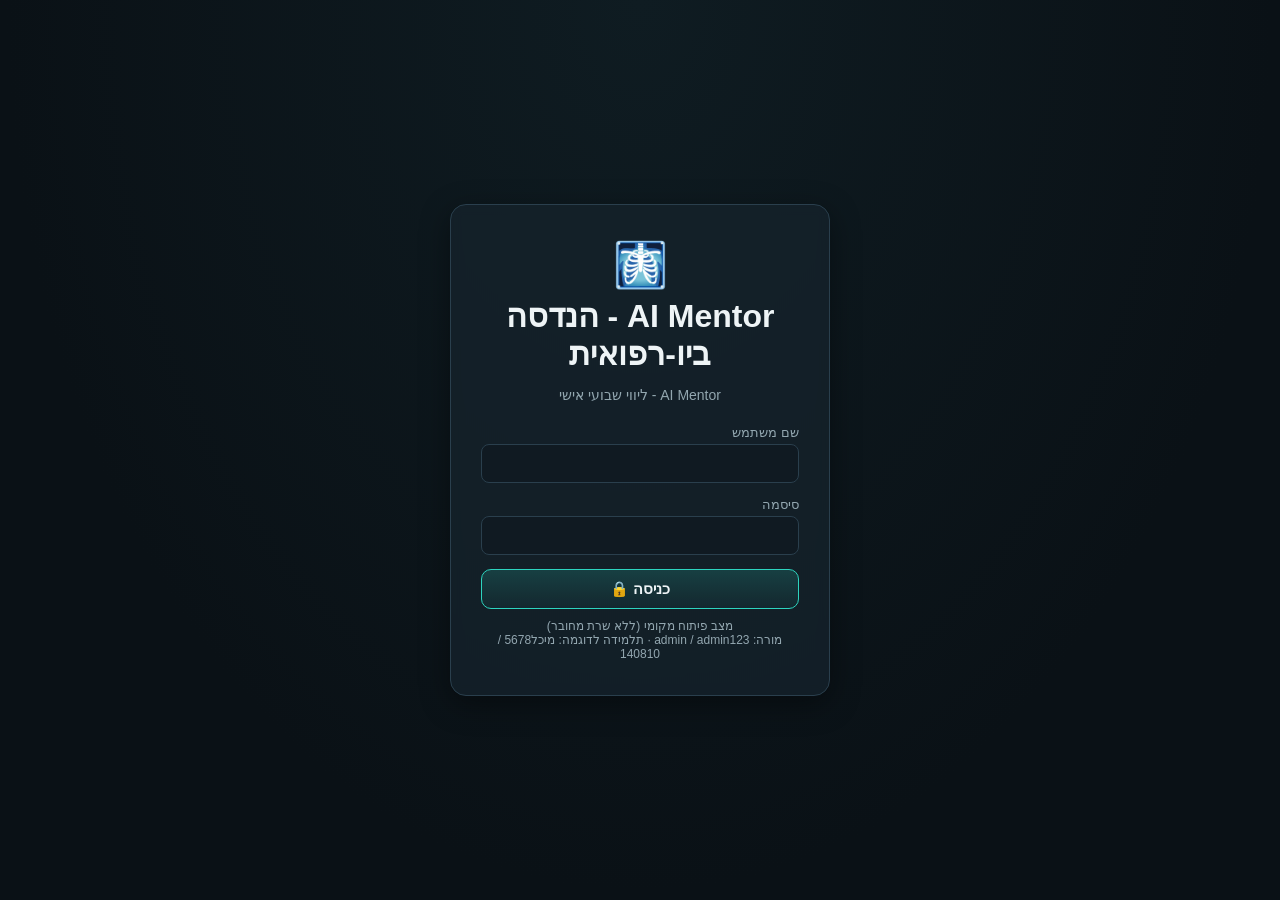
==== index.html @ 13e90897 "Initial commit: AI Mentor system for biomedical engineering course" ====
<!DOCTYPE html>
<html lang="he" dir="rtl">
<head>
<meta charset="UTF-8">
<meta name="viewport" content="width=device-width, initial-scale=1.0">
<title>AI Mentor - הנדסה ביו-רפואית</title>
<link rel="icon" href="data:image/svg+xml,<svg xmlns=%22http://www.w3.org/2000/svg%22 viewBox=%220 0 24 24%22><text y=%2220%22 font-size=%2222%22>🩻</text></svg>">
<link rel="stylesheet" href="css/style.css">
</head>
<body>
<div id="app">
  <div class="center-msg" style="margin:auto;">
    <div class="spinner"></div>
    טוען את AI Mentor...
  </div>
</div>
<div id="toast" class="toast"></div>
<!-- SheetJS: קריאת קבצי Excel (.xlsx/.xls) בדפדפן, לייבוא תלמידים בפאנל הניהול -->
<script src="https://cdn.sheetjs.com/xlsx-0.20.2/package/dist/xlsx.full.min.js"></script>
<script type="module" src="js/main.js"></script>
</body>
</html>
---- css/style.css ----
/* ==========================================================================
   AI Mentor - הנדסה ביו-רפואית - עיצוב קליני, כהה, נגיש למובייל
   ========================================================================== */

:root {
  --bg-0: #0a1116;
  --bg-1: #101a22;
  --bg-2: #16232d;
  --bg-3: #1e3040;
  --line: #2a3f4d;
  --teal: #2dd4bf;
  --blue: #38bdf8;
  --amber: #fbbf24;
  --red: #f87171;
  --green: #4ade80;
  --text-0: #eef4f6;
  --text-1: #93a7b0;
  --font-main: 'Segoe UI', 'Assistant', Arial, sans-serif;
}

* { box-sizing: border-box; }

html, body {
  margin: 0; padding: 0; height: 100%;
  background: radial-gradient(ellipse at top, #0f1c22 0%, var(--bg-0) 70%);
  color: var(--text-0);
  font-family: var(--font-main);
  direction: rtl;
}

#app { min-height: 100vh; display: flex; flex-direction: column; }

::-webkit-scrollbar { width: 10px; height: 10px; }
::-webkit-scrollbar-track { background: var(--bg-1); }
::-webkit-scrollbar-thumb { background: var(--line); border-radius: 6px; }

a { color: var(--teal); }
h1, h2, h3 { margin: 0 0 .4em; font-weight: 800; }

.glass {
  background: rgba(22,35,45,0.75);
  border: 1px solid var(--line);
  border-radius: 16px;
  backdrop-filter: blur(6px);
  box-shadow: 0 8px 30px rgba(0,0,0,.4);
}

button, .btn {
  font-family: inherit; cursor: pointer; border-radius: 10px;
  border: 1px solid var(--teal);
  background: linear-gradient(180deg, rgba(45,212,191,.18), rgba(45,212,191,.05));
  color: var(--text-0); padding: 10px 18px; font-size: 15px; font-weight: 700;
  transition: transform .12s ease, box-shadow .12s ease;
}
button:hover, .btn:hover { transform: translateY(-1px); box-shadow: 0 0 16px rgba(45,212,191,.4); }
button:active, .btn:active { transform: translateY(0); }
button:disabled { opacity: .4; cursor: not-allowed; transform: none; box-shadow: none; }
button.secondary { border-color: var(--line); background: rgba(255,255,255,.03); }
button.danger { border-color: var(--red); }

input, select, textarea {
  font-family: inherit; background: var(--bg-1); border: 1px solid var(--line);
  border-radius: 8px; color: var(--text-0); padding: 10px 12px; font-size: 15px;
  outline: none; width: 100%; resize: vertical;
}
input:focus, select:focus, textarea:focus { border-color: var(--teal); box-shadow: 0 0 10px rgba(45,212,191,.3); }
label { font-size: 13px; color: var(--text-1); display: block; margin-bottom: 4px; }
.field { margin-bottom: 14px; }

/* ---------- Login ---------- */
.login-wrap { flex: 1; display: flex; align-items: center; justify-content: center; padding: 20px; }
.login-card { width: 100%; max-width: 380px; padding: 34px 30px; text-align: center; }
.login-logo { font-size: 44px; margin-bottom: 6px; }
.login-card p.sub { color: var(--text-1); margin-bottom: 22px; font-size: 14px; }
.login-error {
  color: var(--red); background: rgba(248,113,113,.1); border: 1px solid rgba(248,113,113,.4);
  border-radius: 8px; padding: 8px 10px; font-size: 13px; margin-bottom: 14px; display: none;
}
.login-error.show { display: block; }

/* ---------- Topbar ---------- */
.topbar {
  display: flex; align-items: center; justify-content: space-between;
  padding: 12px 20px; border-bottom: 1px solid var(--line);
  background: rgba(8,14,18,.8); position: sticky; top: 0; z-index: 50;
}
.topbar .brand { display: flex; align-items: center; gap: 10px; font-weight: 800; font-size: 17px; }
.topbar .user-pill { display: flex; align-items: center; gap: 10px; font-size: 13px; color: var(--text-1); }
.topbar .user-pill b { color: var(--text-0); }

/* ---------- Chat ---------- */
.chat-wrap { flex: 1; display: flex; flex-direction: column; max-width: 760px; margin: 0 auto; width: 100%; padding: 12px; }
.week-banner {
  padding: 10px 14px; border-radius: 10px; font-size: 13px; margin-bottom: 10px;
  background: rgba(56,189,248,.1); border: 1px solid rgba(56,189,248,.35); color: var(--blue);
}
.upload-card { padding: 18px; margin-bottom: 12px; }
.upload-card h3 { font-size: 15px; }
.upload-row { display: flex; gap: 10px; flex-wrap: wrap; margin-bottom: 12px; }
.upload-slot {
  flex: 1; min-width: 120px; aspect-ratio: 4/3; border: 1px dashed var(--line); border-radius: 10px;
  display: flex; align-items: center; justify-content: center; overflow: hidden; position: relative;
  background: var(--bg-1); cursor: pointer;
}
.upload-slot img { width: 100%; height: 100%; object-fit: cover; }
.upload-slot .hint { font-size: 12px; color: var(--text-1); text-align: center; padding: 8px; }
.upload-slot input[type=file] { position: absolute; inset: 0; opacity: 0; cursor: pointer; }

.messages { flex: 1; overflow-y: auto; display: flex; flex-direction: column; gap: 10px; padding: 6px 2px 16px; }
.msg { max-width: 82%; padding: 10px 14px; border-radius: 14px; line-height: 1.6; font-size: 14.5px; white-space: pre-wrap; }
.msg.user { align-self: flex-start; background: var(--bg-3); border: 1px solid var(--line); border-bottom-left-radius: 3px; }
.msg.model { align-self: flex-end; background: rgba(45,212,191,.1); border: 1px solid rgba(45,212,191,.35); border-bottom-right-radius: 3px; }
.msg.graded { background: rgba(251,191,36,.12); border-color: rgba(251,191,36,.45); }
.msg.system-note { align-self: center; font-size: 12px; color: var(--text-1); background: none; border: none; }
.mode-badge {
  align-self: center; font-size: 11.5px; color: var(--text-1); padding: 3px 12px;
  border: 1px solid var(--line); border-radius: 20px; margin: 4px 0;
}
.mode-badge.graded { color: var(--amber); border-color: rgba(251,191,36,.5); }

.chat-input-row { display: flex; gap: 8px; padding: 10px 2px; border-top: 1px solid var(--line); }
.chat-input-row textarea { flex: 1; min-height: 46px; max-height: 140px; }
.typing-dots { align-self: flex-end; font-size: 13px; color: var(--text-1); padding: 4px 10px; }

/* ---------- Dashboard ---------- */
.dash-wrap { flex: 1; padding: 20px; max-width: 1240px; margin: 0 auto; width: 100%; }
.dash-grid { display: grid; grid-template-columns: 2fr 1fr; gap: 20px; align-items: start; }
@media (max-width: 900px) { .dash-grid { grid-template-columns: 1fr; } }
.panel { padding: 18px; margin-bottom: 18px; }
.panel h3 { font-size: 15.5px; margin-bottom: 12px; }

table.data-table { width: 100%; border-collapse: collapse; font-size: 13px; }
table.data-table th {
  text-align: right; padding: 9px 8px; color: var(--text-1); font-weight: 700;
  border-bottom: 1px solid var(--line); position: sticky; top: 0; background: var(--bg-2);
}
table.data-table td { padding: 9px 8px; border-bottom: 1px solid rgba(42,63,77,.4); }
table.data-table tr:hover td { background: rgba(45,212,191,.04); }
.table-scroll { max-height: 480px; overflow: auto; border-radius: 10px; }

.pill { display: inline-block; padding: 2px 9px; border-radius: 20px; font-size: 11.5px; font-weight: 700; }
.pill.ok { background: rgba(74,222,128,.15); color: var(--green); }
.pill.warn { background: rgba(251,191,36,.15); color: var(--amber); }
.pill.bad { background: rgba(248,113,113,.15); color: var(--red); }

.form-note { font-size: 12px; color: var(--text-1); margin-top: 10px; }
.import-row { display: flex; justify-content: space-between; padding: 6px 0; font-size: 13px; border-bottom: 1px solid rgba(42,63,77,.3); }

.toast {
  position: fixed; bottom: 20px; left: 50%; transform: translateX(-50%);
  background: var(--bg-2); border: 1px solid var(--teal); border-radius: 10px;
  padding: 10px 18px; font-size: 13.5px; z-index: 200; opacity: 0; pointer-events: none; transition: opacity .2s ease;
}
.toast.show { opacity: 1; }
.toast.err { border-color: var(--red); }

.center-msg { text-align: center; color: var(--text-1); padding: 40px 0; }
.spinner {
  width: 26px; height: 26px; border-radius: 50%;
  border: 3px solid var(--line); border-top-color: var(--teal);
  animation: spin 0.8s linear infinite; margin: 0 auto 10px;
}
@keyframes spin { to { transform: rotate(360deg); } }
footer.foot { text-align: center; padding: 14px; color: var(--text-1); font-size: 12px; opacity: .6; }

/* ---------- Mobile ---------- */
@media (max-width: 600px) {
  .chat-wrap { padding: 8px; }
  .msg { max-width: 92%; }
  .login-card { padding: 26px 18px; }
  .topbar { padding: 10px 12px; }
}
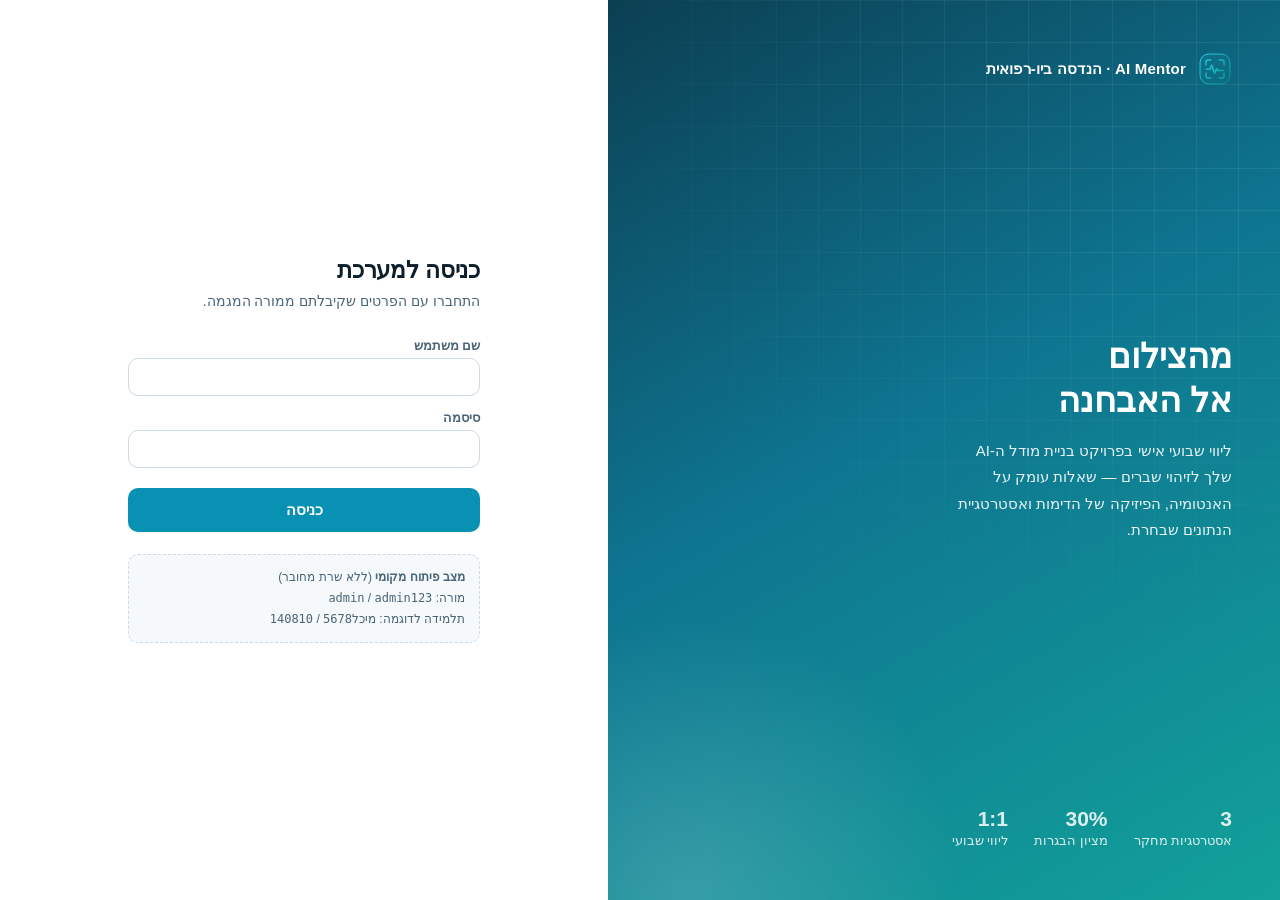
==== commit 8db399f2: "Add token auth, redesign UI as app shell, fix dev-mock sequencing Security: every action except auth" ====
--- a/index.html
+++ b/index.html
@@ -4,7 +4,8 @@
 <meta charset="UTF-8">
 <meta name="viewport" content="width=device-width, initial-scale=1.0">
 <title>AI Mentor - הנדסה ביו-רפואית</title>
-<link rel="icon" href="data:image/svg+xml,<svg xmlns=%22http://www.w3.org/2000/svg%22 viewBox=%220 0 24 24%22><text y=%2220%22 font-size=%2222%22>🩻</text></svg>">
+<meta name="theme-color" content="#0891b2">
+<link rel="icon" href="data:image/svg+xml,<svg xmlns='http://www.w3.org/2000/svg' viewBox='0 0 64 64'><rect x='4' y='4' width='56' height='56' rx='15' fill='%230891b2'/><path d='M16 33h6.5l3.2-7.4 5.6 14.6 4-8.2 2.4 3.4H48' fill='none' stroke='%23fff' stroke-width='3.4' stroke-linecap='round' stroke-linejoin='round'/></svg>">
 <link rel="stylesheet" href="css/style.css">
 </head>
 <body>
--- a/css/style.css
+++ b/css/style.css
@@ -1,172 +1,391 @@
 /* ==========================================================================
-   AI Mentor - הנדסה ביו-רפואית - עיצוב קליני, כהה, נגיש למובייל
+   AI Mentor - הנדסה ביו-רפואית
+   שפת עיצוב: "Clinical Console" - app shell עם מסילת צד, לא עמוד מסמך.
    ========================================================================== */
 
 :root {
-  --bg-0: #0a1116;
-  --bg-1: #101a22;
-  --bg-2: #16232d;
-  --bg-3: #1e3040;
-  --line: #2a3f4d;
-  --teal: #2dd4bf;
-  --blue: #38bdf8;
-  --amber: #fbbf24;
-  --red: #f87171;
-  --green: #4ade80;
-  --text-0: #eef4f6;
-  --text-1: #93a7b0;
-  --font-main: 'Segoe UI', 'Assistant', Arial, sans-serif;
+  --bg: #eef3f7;
+  --surface: #ffffff;
+  --surface-2: #f6f9fb;
+  --surface-3: #eaf1f6;
+  --line: #e0e9f0;
+  --line-2: #ccdae5;
+
+  --ink: #0d1f2b;
+  --ink-2: #4a6478;
+  --ink-3: #8aa2b3;
+
+  --brand: #0891b2;
+  --brand-2: #0e7490;
+  --brand-soft: #e6fafd;
+  --accent: #14b8a6;
+
+  --ok: #059669;
+  --ok-soft: #e9fbf3;
+  --warn: #b45309;
+  --warn-soft: #fff8ec;
+  --err: #dc2626;
+  --err-soft: #fef2f2;
+
+  /* צבע לכל אסטרטגיית מחקר - מבדל ויזואלית בין התלמידים */
+  --s-standard: #2563eb;
+  --s-bias: #7c3aed;
+  --s-noise: #d97706;
+
+  --r-sm: 10px;
+  --r-md: 16px;
+  --r-lg: 22px;
+  --sh-1: 0 1px 2px rgba(13,31,43,.05);
+  --sh-2: 0 4px 16px rgba(13,31,43,.07);
+  --sh-3: 0 18px 44px rgba(13,31,43,.13);
+
+  --font: 'Segoe UI', 'Assistant', 'Rubik', Arial, sans-serif;
+  --num: 'Segoe UI', 'Consolas', monospace;
+  --rail-w: 296px;
 }
 
 * { box-sizing: border-box; }
 
-html, body {
-  margin: 0; padding: 0; height: 100%;
-  background: radial-gradient(ellipse at top, #0f1c22 0%, var(--bg-0) 70%);
-  color: var(--text-0);
-  font-family: var(--font-main);
+html, body { margin: 0; padding: 0; height: 100%; }
+body {
+  background: var(--bg);
+  color: var(--ink);
+  font-family: var(--font);
   direction: rtl;
-}
-
+  -webkit-font-smoothing: antialiased;
+}
 #app { min-height: 100vh; display: flex; flex-direction: column; }
 
-::-webkit-scrollbar { width: 10px; height: 10px; }
-::-webkit-scrollbar-track { background: var(--bg-1); }
-::-webkit-scrollbar-thumb { background: var(--line); border-radius: 6px; }
-
-a { color: var(--teal); }
-h1, h2, h3 { margin: 0 0 .4em; font-weight: 800; }
-
-.glass {
-  background: rgba(22,35,45,0.75);
-  border: 1px solid var(--line);
-  border-radius: 16px;
-  backdrop-filter: blur(6px);
-  box-shadow: 0 8px 30px rgba(0,0,0,.4);
-}
-
+::-webkit-scrollbar { width: 9px; height: 9px; }
+::-webkit-scrollbar-track { background: transparent; }
+::-webkit-scrollbar-thumb { background: var(--line-2); border-radius: 8px; }
+::-webkit-scrollbar-thumb:hover { background: var(--ink-3); }
+
+a { color: var(--brand-2); }
+h1, h2, h3, h4 { margin: 0; font-weight: 700; letter-spacing: -.2px; }
+
+/* ============================== בסיס: כפתורים וטפסים ============================== */
 button, .btn {
-  font-family: inherit; cursor: pointer; border-radius: 10px;
-  border: 1px solid var(--teal);
-  background: linear-gradient(180deg, rgba(45,212,191,.18), rgba(45,212,191,.05));
-  color: var(--text-0); padding: 10px 18px; font-size: 15px; font-weight: 700;
-  transition: transform .12s ease, box-shadow .12s ease;
-}
-button:hover, .btn:hover { transform: translateY(-1px); box-shadow: 0 0 16px rgba(45,212,191,.4); }
-button:active, .btn:active { transform: translateY(0); }
-button:disabled { opacity: .4; cursor: not-allowed; transform: none; box-shadow: none; }
-button.secondary { border-color: var(--line); background: rgba(255,255,255,.03); }
-button.danger { border-color: var(--red); }
+  font-family: inherit; cursor: pointer;
+  border: 1px solid transparent; border-radius: var(--r-sm);
+  background: var(--brand); color: #fff;
+  padding: 10px 17px; font-size: 14px; font-weight: 600;
+  box-shadow: var(--sh-1);
+  transition: background .15s, box-shadow .15s, transform .08s, border-color .15s, color .15s;
+}
+button:hover { background: var(--brand-2); }
+button:active { transform: translateY(1px); }
+button:focus-visible { outline: 3px solid rgba(8,145,178,.3); outline-offset: 1px; }
+button:disabled { opacity: .45; cursor: not-allowed; transform: none; }
+button.secondary { background: var(--surface); color: var(--ink); border-color: var(--line-2); }
+button.secondary:hover { background: var(--surface-2); border-color: var(--brand); color: var(--brand-2); }
+button.ghost { background: transparent; color: var(--ink-2); border-color: transparent; box-shadow: none; }
+button.ghost:hover { background: var(--surface-3); color: var(--ink); }
+button.danger { background: var(--err); }
 
 input, select, textarea {
-  font-family: inherit; background: var(--bg-1); border: 1px solid var(--line);
-  border-radius: 8px; color: var(--text-0); padding: 10px 12px; font-size: 15px;
-  outline: none; width: 100%; resize: vertical;
-}
-input:focus, select:focus, textarea:focus { border-color: var(--teal); box-shadow: 0 0 10px rgba(45,212,191,.3); }
-label { font-size: 13px; color: var(--text-1); display: block; margin-bottom: 4px; }
+  font-family: inherit; font-size: 14.5px;
+  background: var(--surface); color: var(--ink);
+  border: 1px solid var(--line-2); border-radius: var(--r-sm);
+  padding: 10px 13px; width: 100%; outline: none; resize: vertical;
+  transition: border-color .15s, box-shadow .15s;
+}
+input::placeholder, textarea::placeholder { color: var(--ink-3); }
+input:focus, select:focus, textarea:focus { border-color: var(--brand); box-shadow: 0 0 0 3px rgba(8,145,178,.13); }
+label { display: block; font-size: 12.5px; font-weight: 600; color: var(--ink-2); margin-bottom: 5px; }
 .field { margin-bottom: 14px; }
 
-/* ---------- Login ---------- */
-.login-wrap { flex: 1; display: flex; align-items: center; justify-content: center; padding: 20px; }
-.login-card { width: 100%; max-width: 380px; padding: 34px 30px; text-align: center; }
-.login-logo { font-size: 44px; margin-bottom: 6px; }
-.login-card p.sub { color: var(--text-1); margin-bottom: 22px; font-size: 14px; }
+/* ============================== מסך התחברות: split panel ============================== */
+.auth { flex: 1; display: grid; grid-template-columns: 1.05fr .95fr; min-height: 100vh; }
+
+.auth-art {
+  position: relative; overflow: hidden;
+  background: linear-gradient(150deg, #0b3f52 0%, #0e7490 45%, #12a19a 100%);
+  color: #fff; padding: 52px 48px;
+  display: flex; flex-direction: column; justify-content: space-between;
+}
+/* קווי סריקה + גריד עדין - מוטיב דימות */
+.auth-art::before {
+  content: ''; position: absolute; inset: 0;
+  background-image:
+    linear-gradient(rgba(255,255,255,.07) 1px, transparent 1px),
+    linear-gradient(90deg, rgba(255,255,255,.07) 1px, transparent 1px);
+  background-size: 42px 42px;
+  mask-image: radial-gradient(120% 90% at 80% 10%, #000 20%, transparent 75%);
+}
+.auth-art::after {
+  content: ''; position: absolute; width: 620px; height: 620px; border-radius: 50%;
+  inset-inline-end: -230px; bottom: -300px;
+  background: radial-gradient(circle, rgba(255,255,255,.16), transparent 62%);
+}
+.auth-art > * { position: relative; z-index: 1; }
+.auth-brand { display: flex; align-items: center; gap: 12px; font-size: 15px; font-weight: 600; letter-spacing: .2px; }
+.auth-headline { font-size: 34px; line-height: 1.28; font-weight: 700; max-width: 12ch; margin-bottom: 16px; }
+.auth-sub { font-size: 15px; line-height: 1.75; opacity: .9; max-width: 34ch; }
+.auth-meta { display: flex; gap: 26px; font-size: 12.5px; opacity: .85; }
+.auth-meta b { display: block; font-size: 21px; font-weight: 700; opacity: 1; margin-bottom: 2px; }
+
+.auth-form { display: flex; align-items: center; justify-content: center; padding: 40px 32px; background: var(--surface); }
+.auth-box { width: 100%; max-width: 352px; }
+.auth-box h2 { font-size: 23px; margin-bottom: 6px; }
+.auth-box .lede { color: var(--ink-2); font-size: 14px; margin: 0 0 26px; line-height: 1.6; }
+.auth-box button[type=submit] { width: 100%; padding: 12px; font-size: 15px; margin-top: 6px; }
 .login-error {
-  color: var(--red); background: rgba(248,113,113,.1); border: 1px solid rgba(248,113,113,.4);
-  border-radius: 8px; padding: 8px 10px; font-size: 13px; margin-bottom: 14px; display: none;
+  display: none; color: var(--err); background: var(--err-soft);
+  border: 1px solid #fecaca; border-radius: var(--r-sm);
+  padding: 9px 12px; font-size: 13px; margin-bottom: 15px;
 }
 .login-error.show { display: block; }
-
-/* ---------- Topbar ---------- */
+.auth-hint {
+  margin-top: 22px; padding: 12px 14px; border-radius: var(--r-sm);
+  background: var(--surface-2); border: 1px dashed var(--line-2);
+  font-size: 12px; color: var(--ink-2); line-height: 1.75;
+}
+
+@media (max-width: 880px) {
+  .auth { grid-template-columns: 1fr; }
+  .auth-art { padding: 26px 22px; gap: 18px; }
+  .auth-headline { font-size: 24px; max-width: none; margin-bottom: 8px; }
+  .auth-sub, .auth-meta { display: none; }
+  .auth-form { padding: 30px 20px 44px; }
+}
+
+/* ============================== App shell: מסילה + אזור עבודה ============================== */
+.shell {
+  flex: 1; display: grid;
+  grid-template-columns: var(--rail-w) 1fr;
+  min-height: 100vh; max-height: 100vh;
+}
+
+.rail {
+  background: var(--surface); border-inline-start: 1px solid var(--line);
+  padding: 18px 16px; display: flex; flex-direction: column; gap: 14px;
+  overflow-y: auto;
+}
+.rail-top { display: flex; align-items: center; justify-content: space-between; gap: 8px; }
+.rail-brand { display: flex; align-items: center; gap: 9px; font-weight: 700; font-size: 13.5px; color: var(--ink); }
+
+/* כרטיס זהות התלמיד */
+.id-card { display: flex; align-items: center; gap: 12px; padding: 6px 2px 2px; }
+.avatar {
+  width: 44px; height: 44px; border-radius: 13px; flex-shrink: 0;
+  display: grid; place-items: center; font-size: 17px; font-weight: 700; color: #fff;
+  background: linear-gradient(140deg, var(--brand), var(--accent));
+  box-shadow: var(--sh-1);
+}
+.id-card .who { min-width: 0; }
+.id-card .who b { display: block; font-size: 14.5px; }
+.id-card .who span { font-size: 12px; color: var(--ink-3); }
+
+/* כרטיס המשימה - מקודד בצבע לפי אסטרטגיה */
+.mission {
+  border: 1px solid var(--line); border-radius: var(--r-md);
+  padding: 14px; background: var(--surface-2); position: relative; overflow: hidden;
+}
+.mission::before {
+  content: ''; position: absolute; inset-block: 0; inset-inline-start: 0; width: 4px;
+  background: var(--s-color, var(--brand));
+}
+.mission[data-strategy="תקן"]   { --s-color: var(--s-standard); }
+.mission[data-strategy="הטיות"] { --s-color: var(--s-bias); }
+.mission[data-strategy="רעשים"] { --s-color: var(--s-noise); }
+.mission h4 { font-size: 11px; letter-spacing: .6px; text-transform: uppercase; color: var(--ink-3); margin-bottom: 10px; }
+.mission-row { display: flex; align-items: baseline; justify-content: space-between; gap: 8px; padding: 5px 0; font-size: 13px; }
+.mission-row span { color: var(--ink-2); }
+.mission-row b { font-size: 14px; }
+.s-chip {
+  display: inline-block; padding: 3px 11px; border-radius: 20px;
+  font-size: 12px; font-weight: 700; color: #fff; background: var(--s-color, var(--brand));
+}
+
+/* צעדי המשימה השבועית */
+.steps { border: 1px solid var(--line); border-radius: var(--r-md); padding: 14px; }
+.steps h4 { font-size: 11px; letter-spacing: .6px; text-transform: uppercase; color: var(--ink-3); margin-bottom: 12px; }
+.step { display: flex; gap: 11px; align-items: flex-start; padding: 7px 0; position: relative; }
+.step + .step::before {
+  content: ''; position: absolute; top: -11px; inset-inline-start: 10px;
+  width: 2px; height: 18px; background: var(--line);
+}
+.step.done + .step::before { background: var(--ok); }
+.step .dot {
+  width: 22px; height: 22px; border-radius: 50%; flex-shrink: 0;
+  display: grid; place-items: center; font-size: 11px; font-weight: 700;
+  background: var(--surface-3); color: var(--ink-3); border: 1.5px solid var(--line-2);
+}
+.step.done .dot { background: var(--ok); border-color: var(--ok); color: #fff; }
+.step.active .dot { background: var(--brand); border-color: var(--brand); color: #fff; box-shadow: 0 0 0 4px var(--brand-soft); }
+.step .txt { font-size: 13px; color: var(--ink-2); padding-top: 2px; line-height: 1.5; }
+.step.done .txt { color: var(--ink); }
+.step.active .txt { color: var(--ink); font-weight: 600; }
+
+.rail-tip {
+  margin-top: auto; font-size: 12px; color: var(--ink-2); line-height: 1.7;
+  background: var(--brand-soft); border: 1px solid #b8ecf5;
+  border-radius: var(--r-md); padding: 12px 13px;
+}
+.rail-tip b { color: var(--brand-2); }
+
+/* ============================== אזור השיחה ============================== */
+.main { display: flex; flex-direction: column; min-width: 0; max-height: 100vh; }
+
+.stream-head {
+  display: flex; align-items: center; gap: 12px; flex-wrap: wrap;
+  padding: 15px 26px; border-bottom: 1px solid var(--line);
+  background: rgba(255,255,255,.86); backdrop-filter: blur(10px);
+}
+.week-pill {
+  display: inline-flex; align-items: center; gap: 7px;
+  background: var(--ink); color: #fff; border-radius: 20px;
+  padding: 5px 14px; font-size: 12.5px; font-weight: 700;
+}
+.topic-line { font-size: 13.5px; color: var(--ink-2); min-width: 0; }
+.topic-line b { color: var(--ink); font-weight: 600; }
+.head-status { margin-inline-start: auto; }
+
+.stream { flex: 1; overflow-y: auto; padding: 24px 26px 8px; display: flex; flex-direction: column; gap: 14px; }
+
+.turn { display: flex; gap: 11px; max-width: 760px; }
+.turn.me { flex-direction: row-reverse; margin-inline-start: auto; }
+.turn .who-mark {
+  width: 30px; height: 30px; border-radius: 9px; flex-shrink: 0;
+  display: grid; place-items: center; background: var(--surface); border: 1px solid var(--line);
+}
+.turn.me .who-mark { background: var(--brand); border-color: var(--brand); color: #fff; font-size: 12px; font-weight: 700; }
+.bubble {
+  padding: 12px 16px; border-radius: 16px; font-size: 14.5px; line-height: 1.7;
+  white-space: pre-wrap; box-shadow: var(--sh-1); min-width: 0;
+}
+.turn.ai .bubble { background: var(--surface); border: 1px solid var(--line); border-start-end-radius: 5px; }
+.turn.me .bubble { background: var(--brand); color: #fff; border-start-start-radius: 5px; }
+.turn.ai.scored .bubble { background: var(--warn-soft); border-color: #f7dfae; }
+
+.turn-tag {
+  font-size: 10.5px; font-weight: 700; letter-spacing: .4px;
+  color: var(--ink-3); margin-bottom: 5px; display: block;
+}
+.turn.ai.scored .turn-tag { color: var(--warn); }
+
+.stream-empty {
+  margin: auto; text-align: center; max-width: 420px; color: var(--ink-2);
+  display: flex; flex-direction: column; align-items: center; gap: 12px;
+}
+.stream-empty .big { font-size: 17px; font-weight: 700; color: var(--ink); }
+.stream-empty p { font-size: 13.5px; line-height: 1.75; margin: 0; }
+
+.thinking { display: flex; gap: 5px; padding: 14px 18px; }
+.thinking i {
+  width: 7px; height: 7px; border-radius: 50%; background: var(--ink-3);
+  animation: bounce 1.3s infinite ease-in-out;
+}
+.thinking i:nth-child(2) { animation-delay: .18s; }
+.thinking i:nth-child(3) { animation-delay: .36s; }
+@keyframes bounce { 0%,60%,100% { opacity:.3; transform: translateY(0);} 30% { opacity:1; transform: translateY(-4px);} }
+
+/* ---------- אזור הקלט התחתון ---------- */
+.dock { border-top: 1px solid var(--line); background: var(--surface); padding: 14px 26px 16px; }
+
+/* רצועת משימת השבוע - נפתחת מעל תיבת הכתיבה */
+.task-strip {
+  border: 1px solid var(--line-2); border-radius: var(--r-md);
+  background: var(--surface-2); padding: 14px; margin-bottom: 12px;
+}
+.task-strip-head { display: flex; align-items: center; gap: 9px; margin-bottom: 12px; }
+.task-strip-head b { font-size: 13.5px; }
+.task-strip-head .mini { font-size: 12px; color: var(--ink-2); }
+.tiles { display: flex; gap: 10px; margin-bottom: 11px; }
+.tile {
+  position: relative; flex: 1; height: 92px; border-radius: 12px; cursor: pointer;
+  border: 1.5px dashed var(--line-2); background: var(--surface);
+  display: grid; place-items: center; overflow: hidden;
+  transition: border-color .15s, background .15s;
+}
+.tile:hover { border-color: var(--brand); background: var(--brand-soft); }
+.tile.filled { border-style: solid; border-color: var(--brand); }
+.tile img { width: 100%; height: 100%; object-fit: cover; }
+.tile .ph { text-align: center; font-size: 11.5px; color: var(--ink-3); line-height: 1.6; padding: 6px; }
+.tile input[type=file] { position: absolute; inset: 0; opacity: 0; cursor: pointer; }
+
+.composer { display: flex; align-items: flex-end; gap: 10px; }
+.composer textarea {
+  flex: 1; min-height: 48px; max-height: 160px; border-radius: 14px; padding: 13px 15px;
+}
+.composer button { height: 48px; padding: 0 22px; border-radius: 14px; }
+.dock-note { font-size: 11.5px; color: var(--ink-3); margin-top: 8px; text-align: center; }
+
+/* ---------- מובייל: המסילה הופכת לסרגל עליון ---------- */
+.rail-toggle { display: none; }
+@media (max-width: 980px) {
+  .shell { grid-template-columns: 1fr; max-height: none; }
+  .main { max-height: none; }
+  .rail {
+    border-inline-start: none; border-bottom: 1px solid var(--line);
+    display: grid; grid-template-columns: 1fr 1fr; gap: 10px; padding: 12px;
+    max-height: none; overflow: visible;
+  }
+  .rail-top { grid-column: 1 / -1; }
+  .id-card { grid-column: 1 / -1; }
+  .rail-tip { display: none; }
+  .stream { padding: 18px 14px 8px; }
+  .stream-head { padding: 12px 14px; }
+  .dock { padding: 12px 14px 14px; }
+  .turn { max-width: 100%; }
+}
+@media (max-width: 560px) {
+  .rail { grid-template-columns: 1fr; }
+  .steps { order: 2; }
+}
+
+/* ============================== סטטוסים משותפים ============================== */
+.pill { display: inline-block; padding: 3px 11px; border-radius: 20px; font-size: 11.5px; font-weight: 700; }
+.pill.ok { background: var(--ok-soft); color: var(--ok); border: 1px solid #a7f3d0; }
+.pill.warn { background: var(--warn-soft); color: var(--warn); border: 1px solid #fde68a; }
+.pill.bad { background: var(--err-soft); color: var(--err); border: 1px solid #fecaca; }
+
+/* ============================== פאנל מורה ============================== */
 .topbar {
-  display: flex; align-items: center; justify-content: space-between;
-  padding: 12px 20px; border-bottom: 1px solid var(--line);
-  background: rgba(8,14,18,.8); position: sticky; top: 0; z-index: 50;
-}
-.topbar .brand { display: flex; align-items: center; gap: 10px; font-weight: 800; font-size: 17px; }
-.topbar .user-pill { display: flex; align-items: center; gap: 10px; font-size: 13px; color: var(--text-1); }
-.topbar .user-pill b { color: var(--text-0); }
-
-/* ---------- Chat ---------- */
-.chat-wrap { flex: 1; display: flex; flex-direction: column; max-width: 760px; margin: 0 auto; width: 100%; padding: 12px; }
-.week-banner {
-  padding: 10px 14px; border-radius: 10px; font-size: 13px; margin-bottom: 10px;
-  background: rgba(56,189,248,.1); border: 1px solid rgba(56,189,248,.35); color: var(--blue);
-}
-.upload-card { padding: 18px; margin-bottom: 12px; }
-.upload-card h3 { font-size: 15px; }
-.upload-row { display: flex; gap: 10px; flex-wrap: wrap; margin-bottom: 12px; }
-.upload-slot {
-  flex: 1; min-width: 120px; aspect-ratio: 4/3; border: 1px dashed var(--line); border-radius: 10px;
-  display: flex; align-items: center; justify-content: center; overflow: hidden; position: relative;
-  background: var(--bg-1); cursor: pointer;
-}
-.upload-slot img { width: 100%; height: 100%; object-fit: cover; }
-.upload-slot .hint { font-size: 12px; color: var(--text-1); text-align: center; padding: 8px; }
-.upload-slot input[type=file] { position: absolute; inset: 0; opacity: 0; cursor: pointer; }
-
-.messages { flex: 1; overflow-y: auto; display: flex; flex-direction: column; gap: 10px; padding: 6px 2px 16px; }
-.msg { max-width: 82%; padding: 10px 14px; border-radius: 14px; line-height: 1.6; font-size: 14.5px; white-space: pre-wrap; }
-.msg.user { align-self: flex-start; background: var(--bg-3); border: 1px solid var(--line); border-bottom-left-radius: 3px; }
-.msg.model { align-self: flex-end; background: rgba(45,212,191,.1); border: 1px solid rgba(45,212,191,.35); border-bottom-right-radius: 3px; }
-.msg.graded { background: rgba(251,191,36,.12); border-color: rgba(251,191,36,.45); }
-.msg.system-note { align-self: center; font-size: 12px; color: var(--text-1); background: none; border: none; }
-.mode-badge {
-  align-self: center; font-size: 11.5px; color: var(--text-1); padding: 3px 12px;
-  border: 1px solid var(--line); border-radius: 20px; margin: 4px 0;
-}
-.mode-badge.graded { color: var(--amber); border-color: rgba(251,191,36,.5); }
-
-.chat-input-row { display: flex; gap: 8px; padding: 10px 2px; border-top: 1px solid var(--line); }
-.chat-input-row textarea { flex: 1; min-height: 46px; max-height: 140px; }
-.typing-dots { align-self: flex-end; font-size: 13px; color: var(--text-1); padding: 4px 10px; }
-
-/* ---------- Dashboard ---------- */
-.dash-wrap { flex: 1; padding: 20px; max-width: 1240px; margin: 0 auto; width: 100%; }
+  display: flex; align-items: center; justify-content: space-between; gap: 12px;
+  padding: 12px 22px; border-bottom: 1px solid var(--line);
+  background: rgba(255,255,255,.9); backdrop-filter: blur(10px); position: sticky; top: 0; z-index: 50;
+}
+.topbar .brand { display: flex; align-items: center; gap: 9px; font-weight: 700; font-size: 15px; }
+.topbar .user-pill { display: flex; align-items: center; gap: 10px; font-size: 13px; color: var(--ink-2); }
+.topbar .user-pill b { color: var(--ink); font-weight: 600; }
+
+.glass { background: var(--surface); border: 1px solid var(--line); border-radius: var(--r-md); box-shadow: var(--sh-2); }
+.dash-wrap { flex: 1; padding: 24px 22px; max-width: 1280px; margin: 0 auto; width: 100%; }
 .dash-grid { display: grid; grid-template-columns: 2fr 1fr; gap: 20px; align-items: start; }
-@media (max-width: 900px) { .dash-grid { grid-template-columns: 1fr; } }
-.panel { padding: 18px; margin-bottom: 18px; }
-.panel h3 { font-size: 15.5px; margin-bottom: 12px; }
+@media (max-width: 980px) { .dash-grid { grid-template-columns: 1fr; } }
+.panel { padding: 20px; margin-bottom: 18px; }
+.panel h3 { font-size: 15px; margin-bottom: 14px; }
 
 table.data-table { width: 100%; border-collapse: collapse; font-size: 13px; }
 table.data-table th {
-  text-align: right; padding: 9px 8px; color: var(--text-1); font-weight: 700;
-  border-bottom: 1px solid var(--line); position: sticky; top: 0; background: var(--bg-2);
-}
-table.data-table td { padding: 9px 8px; border-bottom: 1px solid rgba(42,63,77,.4); }
-table.data-table tr:hover td { background: rgba(45,212,191,.04); }
-.table-scroll { max-height: 480px; overflow: auto; border-radius: 10px; }
-
-.pill { display: inline-block; padding: 2px 9px; border-radius: 20px; font-size: 11.5px; font-weight: 700; }
-.pill.ok { background: rgba(74,222,128,.15); color: var(--green); }
-.pill.warn { background: rgba(251,191,36,.15); color: var(--amber); }
-.pill.bad { background: rgba(248,113,113,.15); color: var(--red); }
-
-.form-note { font-size: 12px; color: var(--text-1); margin-top: 10px; }
-.import-row { display: flex; justify-content: space-between; padding: 6px 0; font-size: 13px; border-bottom: 1px solid rgba(42,63,77,.3); }
-
+  text-align: right; padding: 10px 9px; font-size: 12px; font-weight: 600; color: var(--ink-2);
+  border-bottom: 1.5px solid var(--line); background: var(--surface); position: sticky; top: 0; z-index: 1;
+}
+table.data-table td { padding: 10px 9px; border-bottom: 1px solid var(--line); }
+table.data-table tr:last-child td { border-bottom: none; }
+table.data-table tr:hover td { background: var(--brand-soft); }
+.table-scroll { max-height: 480px; overflow: auto; border-radius: var(--r-sm); border: 1px solid var(--line); }
+
+.form-note { font-size: 12.5px; color: var(--ink-2); margin-top: 10px; line-height: 1.7; }
+.import-row { display: flex; justify-content: space-between; gap: 10px; padding: 7px 0; font-size: 13px; border-bottom: 1px solid var(--line); color: var(--ink-2); }
+.import-row:last-of-type { border-bottom: none; }
+
+/* ============================== משוב מערכת ============================== */
 .toast {
-  position: fixed; bottom: 20px; left: 50%; transform: translateX(-50%);
-  background: var(--bg-2); border: 1px solid var(--teal); border-radius: 10px;
-  padding: 10px 18px; font-size: 13.5px; z-index: 200; opacity: 0; pointer-events: none; transition: opacity .2s ease;
-}
-.toast.show { opacity: 1; }
-.toast.err { border-color: var(--red); }
-
-.center-msg { text-align: center; color: var(--text-1); padding: 40px 0; }
+  position: fixed; bottom: 24px; left: 50%; transform: translateX(-50%) translateY(8px);
+  background: var(--ink); color: #fff; border-radius: 12px; padding: 12px 20px;
+  font-size: 13.5px; font-weight: 500; box-shadow: var(--sh-3); z-index: 200;
+  opacity: 0; pointer-events: none; transition: opacity .2s, transform .2s;
+}
+.toast.show { opacity: 1; transform: translateX(-50%) translateY(0); }
+.toast.err { background: var(--err); }
+
+.center-msg { margin: auto; text-align: center; color: var(--ink-2); padding: 40px 20px; font-size: 14px; }
 .spinner {
-  width: 26px; height: 26px; border-radius: 50%;
-  border: 3px solid var(--line); border-top-color: var(--teal);
-  animation: spin 0.8s linear infinite; margin: 0 auto 10px;
+  width: 26px; height: 26px; border-radius: 50%; margin: 0 auto 12px;
+  border: 3px solid var(--line); border-top-color: var(--brand);
+  animation: spin .8s linear infinite;
 }
 @keyframes spin { to { transform: rotate(360deg); } }
-footer.foot { text-align: center; padding: 14px; color: var(--text-1); font-size: 12px; opacity: .6; }
-
-/* ---------- Mobile ---------- */
-@media (max-width: 600px) {
-  .chat-wrap { padding: 8px; }
-  .msg { max-width: 92%; }
-  .login-card { padding: 26px 18px; }
-  .topbar { padding: 10px 12px; }
-}
